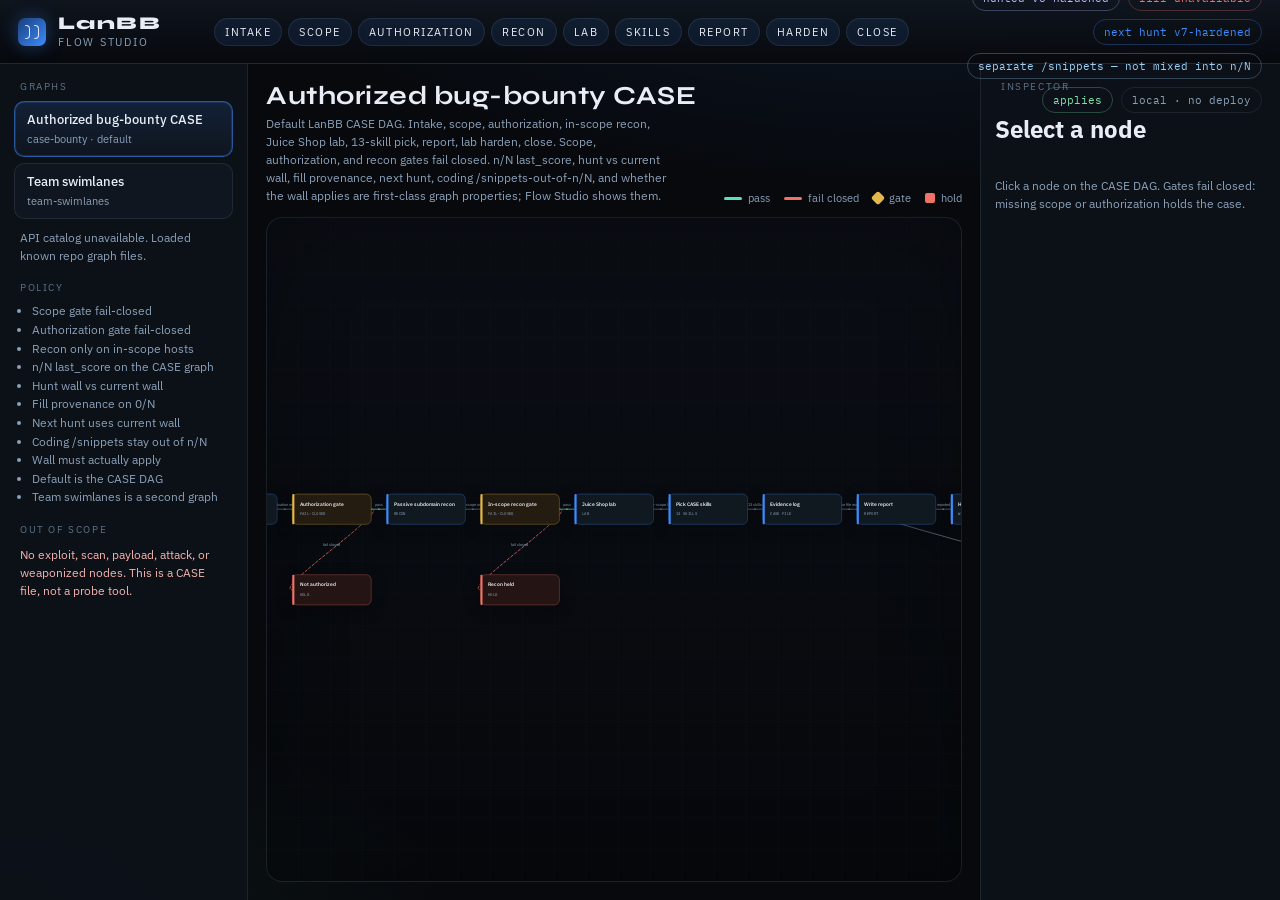
==== flows/studio/index.html @ 32e5bbe1 "Juice Shop CASE loop 7: score 0/116, wall v7-hardened Hunt v6-hardened; GET /api/Challenges/ did not" ====
<!DOCTYPE html>
<html lang="en">
<head>
  <meta charset="UTF-8" />
  <meta name="viewport" content="width=device-width, initial-scale=1" />
  <title>LanBB Flow Studio</title>
  <meta name="description" content="LanBB Flow Studio. Authorized bug-bounty CASE DAG. Fail-closed scope and authorization. Local only." />
  <link rel="preconnect" href="https://fonts.googleapis.com" />
  <link rel="preconnect" href="https://fonts.gstatic.com" crossorigin />
  <link href="https://fonts.googleapis.com/css2?family=IBM+Plex+Mono:wght@400;500&family=IBM+Plex+Sans:wght@400;500;600&family=Syne:wght@700;800&display=swap" rel="stylesheet" />
  <link rel="icon" href="./favicon.svg" type="image/svg+xml" />
  <link rel="stylesheet" href="./studio.css" />
</head>
<body>
  <div class="app">
    <header class="topbar">
      <div class="brand">
        <div class="mark" aria-hidden="true">
          <span class="gate"></span>
          <span class="gate"></span>
        </div>
        <div>
          <div class="brand-name">LanBB</div>
          <div class="brand-sub">Flow Studio</div>
        </div>
      </div>
      <nav class="stages" id="stageNav" aria-label="CASE stages"></nav>
      <div class="pills">
        <span class="pill">CASE · fail-closed</span>
        <span class="pill dim" id="labScore">0/116</span>
        <span class="pill wall dim" id="labWall">wall —</span>
        <span class="pill hunted dim" id="labHunted">hunted —</span>
        <span class="pill fill dim" id="labFill">fill —</span>
        <span class="pill next dim" id="labNext">next hunt —</span>
        <span class="pill coding dim" id="labCoding">coding /snippets out of n/N</span>
        <span class="pill applies dim" id="labApplies">applies —</span>
        <span class="pill dim">local · no deploy</span>
      </div>
    </header>

    <aside class="rail">
      <div class="kicker">Graphs</div>
      <div id="graphList" class="graph-list"></div>
      <p class="hint" id="loadHint">Loaded from repo files. GET does not seed.</p>
      <div class="kicker">Policy</div>
      <ul class="policy">
        <li>Scope gate fail-closed</li>
        <li>Authorization gate fail-closed</li>
        <li>Recon only on in-scope hosts</li>
        <li>n/N last_score on the CASE graph</li>
        <li>Hunt wall vs current wall</li>
        <li>Fill provenance on 0/N</li>
        <li>Next hunt uses current wall</li>
        <li>Coding /snippets stay out of n/N</li>
        <li>Wall must actually apply</li>
        <li>Default is the CASE DAG</li>
        <li>Team swimlanes is a second graph</li>
      </ul>
      <div class="kicker">Out of scope</div>
      <p class="warn">No exploit, scan, payload, attack, or weaponized nodes. This is a CASE file, not a probe tool.</p>
    </aside>

    <main class="stage">
      <div class="canvas-head">
        <div>
          <h1 id="graphTitle">Authorized bug-bounty CASE</h1>
          <p id="graphDesc" class="lede"></p>
        </div>
        <div class="legend">
          <span><i class="sw pass"></i> pass</span>
          <span><i class="sw fail"></i> fail closed</span>
          <span><i class="sw gate"></i> gate</span>
          <span><i class="sw hold"></i> hold</span>
        </div>
      </div>
      <div id="emptyState" class="empty hidden" hidden>
        <h2>No saved graphs</h2>
        <p>GET /api/graphs returned an empty list and did not seed. Upsert the documented CASE template, or view it in memory.</p>
        <div class="empty-actions">
          <button id="btnUpsert" type="button">POST upsert template</button>
          <button id="btnDefault" class="ghost" type="button">Show documented default</button>
        </div>
      </div>
      <div id="viewport" class="viewport">
        <svg id="canvas" xmlns="http://www.w3.org/2000/svg" role="img" aria-label="CASE workflow graph"></svg>
      </div>
    </main>

    <aside class="inspector">
      <div class="kicker">Inspector</div>
      <h2 id="inspTitle">Select a node</h2>
      <div id="inspMeta" class="insp-meta"></div>
      <p id="inspBody" class="insp-body">Click a node on the CASE DAG. Gates fail closed: missing scope or authorization holds the case.</p>
      <pre id="inspJson" class="insp-json hidden"></pre>
    </aside>
  </div>
  <script src="./studio.js"></script>
</body>
</html>
---- flows/studio/studio.css ----
:root {
  --bg: #07090d;
  --bg-2: #0c1118;
  --panel: #10161f;
  --line: rgba(154, 178, 204, 0.12);
  --text: #e9eef6;
  --muted: #8aa0b8;
  --dim: #5d7288;
  --blue: #3d8bfd;
  --teal: #5ee0b5;
  --gold: #e4b84a;
  --coral: #f07167;
  --violet: #c4b5fd;
  --font: "IBM Plex Sans", sans-serif;
  --mono: "IBM Plex Mono", monospace;
  --display: "Syne", sans-serif;
}

* { box-sizing: border-box; }
html, body { height: 100%; margin: 0; }
body {
  font-family: var(--font);
  background:
    radial-gradient(1200px 500px at 70% -10%, rgba(61, 139, 253, 0.12), transparent 55%),
    radial-gradient(900px 400px at 0% 100%, rgba(94, 224, 181, 0.06), transparent 50%),
    var(--bg);
  color: var(--text);
  overflow: hidden;
}

.app {
  height: 100%;
  display: grid;
  grid-template-columns: 248px 1fr 300px;
  grid-template-rows: 64px 1fr;
}

.topbar {
  grid-column: 1 / -1;
  display: flex;
  align-items: center;
  gap: 28px;
  padding: 0 18px;
  border-bottom: 1px solid var(--line);
  background: linear-gradient(180deg, rgba(16, 22, 31, 0.95), rgba(7, 9, 13, 0.88));
  backdrop-filter: blur(12px);
}

.brand { display: flex; align-items: center; gap: 12px; min-width: 168px; }
.brand-name {
  font-family: var(--display);
  font-weight: 800;
  letter-spacing: 0.08em;
  font-size: 18px;
  line-height: 1;
}
.brand-sub {
  font-size: 11px;
  color: var(--muted);
  letter-spacing: 0.16em;
  text-transform: uppercase;
  margin-top: 3px;
}

.mark {
  width: 28px;
  height: 28px;
  border-radius: 7px;
  background: linear-gradient(135deg, #1a3f7a, var(--blue));
  display: grid;
  place-items: center;
  grid-template-columns: 1fr 1fr;
  gap: 3px;
  padding: 7px;
  box-shadow: 0 0 18px rgba(61, 139, 253, 0.35);
}
.mark .gate {
  width: 5px;
  height: 14px;
  border: 1.5px solid #dce9ff;
  border-radius: 1px 4px 4px 1px;
  border-left: 0;
}

.stages {
  display: flex;
  gap: 6px;
  flex: 1;
  justify-content: center;
}
.stage-chip {
  font-size: 11px;
  letter-spacing: 0.14em;
  text-transform: uppercase;
  color: var(--dim);
  padding: 6px 10px;
  border-radius: 999px;
  border: 1px solid transparent;
}
.stage-chip.on {
  color: var(--text);
  border-color: var(--line);
  background: rgba(61, 139, 253, 0.1);
}

.pills { display: flex; gap: 8px; flex-wrap: wrap; justify-content: flex-end; }
.pill {
  font-family: var(--mono);
  font-size: 11px;
  color: var(--teal);
  border: 1px solid rgba(94, 224, 181, 0.28);
  padding: 5px 10px;
  border-radius: 999px;
}
.pill.dim { color: var(--muted); border-color: var(--line); }
.pill.wall { color: var(--gold); border-color: rgba(228, 184, 74, 0.28); }
.pill.wall.dim { color: var(--muted); border-color: var(--line); }
.pill.hunted { color: var(--violet); border-color: rgba(196, 181, 253, 0.28); }
.pill.hunted.dim { color: var(--muted); border-color: var(--line); }
.pill.fill.live { color: var(--teal); border-color: rgba(94, 224, 181, 0.28); }
.pill.fill.miss { color: var(--coral); border-color: rgba(240, 113, 103, 0.28); }
.pill.next { color: var(--blue); border-color: rgba(61, 139, 253, 0.28); }
.pill.next.dim { color: var(--muted); border-color: var(--line); }
.pill.coding { color: #9ad0f5; border-color: rgba(154, 208, 245, 0.28); }
.pill.coding.dim { color: var(--muted); border-color: var(--line); }
.pill.applies { color: #7ee0a8; border-color: rgba(126, 224, 168, 0.28); }
.pill.applies.dim { color: var(--muted); border-color: var(--line); }
.pill.applies.miss { color: var(--coral); border-color: rgba(240, 113, 103, 0.28); }

.rail, .inspector {
  background: rgba(12, 17, 24, 0.92);
  border-right: 1px solid var(--line);
  padding: 16px 14px 24px;
  overflow: auto;
}
.inspector { border-right: 0; border-left: 1px solid var(--line); }

.kicker {
  font-size: 10px;
  letter-spacing: 0.16em;
  text-transform: uppercase;
  color: var(--dim);
  margin: 16px 6px 8px;
}
.kicker:first-child { margin-top: 0; }

.graph-list { display: grid; gap: 6px; }
.graph-btn {
  text-align: left;
  width: 100%;
  border: 1px solid var(--line);
  background: var(--panel);
  color: var(--text);
  border-radius: 10px;
  padding: 10px 12px;
  cursor: pointer;
  font: 500 13px/1.3 var(--font);
}
.graph-btn small {
  display: block;
  color: var(--muted);
  font-weight: 400;
  margin-top: 3px;
  font-size: 11px;
}
.graph-btn[aria-current="true"] {
  border-color: rgba(61, 139, 253, 0.55);
  box-shadow: inset 0 0 0 1px rgba(61, 139, 253, 0.2);
  background: linear-gradient(180deg, rgba(61, 139, 253, 0.14), rgba(16, 22, 31, 0.9));
}

.hint, .warn, .lede, .insp-body {
  font-size: 12px;
  line-height: 1.5;
  color: var(--muted);
}
.hint, .warn { margin: 10px 6px 0; }
.warn { color: #f3b3ad; }
.policy {
  margin: 0;
  padding: 0 0 0 18px;
  color: var(--muted);
  font-size: 12px;
  line-height: 1.55;
}

.stage {
  position: relative;
  min-width: 0;
  min-height: 0;
  display: grid;
  grid-template-rows: auto 1fr;
  padding: 16px 18px 18px;
}

.canvas-head {
  display: flex;
  justify-content: space-between;
  align-items: flex-end;
  gap: 16px;
  margin-bottom: 12px;
}
h1 {
  font-family: var(--display);
  font-size: 26px;
  margin: 0 0 4px;
  letter-spacing: 0.02em;
}
.lede { margin: 0; max-width: 58ch; }

.legend {
  display: flex;
  gap: 14px;
  font-size: 11px;
  color: var(--muted);
  white-space: nowrap;
}
.legend span { display: flex; align-items: center; gap: 6px; }
.sw {
  width: 18px;
  height: 3px;
  border-radius: 2px;
  display: inline-block;
  background: var(--muted);
}
.sw.pass { background: var(--teal); }
.sw.fail { background: var(--coral); height: 0; border-top: 3px dashed var(--coral); }
.sw.gate { background: var(--gold); width: 10px; height: 10px; transform: rotate(45deg); }
.sw.hold { background: var(--coral); width: 10px; height: 10px; border-radius: 2px; }

.viewport {
  min-height: 0;
  border: 1px solid var(--line);
  border-radius: 16px;
  background:
    linear-gradient(180deg, rgba(16, 22, 31, 0.4), rgba(7, 9, 13, 0.2)),
    repeating-linear-gradient(0deg, transparent, transparent 31px, rgba(154, 178, 204, 0.04) 32px),
    repeating-linear-gradient(90deg, transparent, transparent 31px, rgba(154, 178, 204, 0.04) 32px);
  overflow: hidden;
  position: relative;
  box-shadow: inset 0 0 80px rgba(0, 0, 0, 0.28);
}
#canvas { width: 100%; height: 100%; display: block; cursor: grab; }
#canvas:active { cursor: grabbing; }

.node-hit { cursor: pointer; }
.node-card { filter: drop-shadow(0 10px 18px rgba(0, 0, 0, 0.28)); }
.node-card.on .node-body { stroke: var(--blue); stroke-width: 1.6; }

.empty {
  position: absolute;
  inset: 72px 18px 18px 18px;
  z-index: 2;
  display: grid;
  place-content: center;
  text-align: center;
  gap: 8px;
  background: rgba(7, 9, 13, 0.82);
  border: 1px solid var(--line);
  border-radius: 16px;
}
.empty h2 { margin: 0; font-family: var(--display); }
.empty-actions { display: flex; gap: 8px; justify-content: center; margin-top: 10px; }
button {
  font: 600 13px var(--font);
  background: var(--blue);
  color: white;
  border: 0;
  border-radius: 8px;
  padding: 8px 12px;
  cursor: pointer;
}
button.ghost {
  background: transparent;
  color: var(--text);
  border: 1px solid var(--line);
}
.empty[hidden],
.empty.hidden {
  display: none !important;
}
.insp-json.hidden {
  display: none !important;
}

.insp-meta {
  display: grid;
  grid-template-columns: 88px 1fr;
  gap: 6px 8px;
  font-size: 12px;
  margin: 10px 0 12px;
}
.insp-meta b { color: var(--dim); font-weight: 500; }
.insp-json {
  font: 11px/1.45 var(--mono);
  color: var(--muted);
  background: #0a0e14;
  border: 1px solid var(--line);
  border-radius: 8px;
  padding: 10px;
  overflow: auto;
  max-height: 42vh;
  white-space: pre-wrap;
}

@media (max-width: 980px) {
  .app { grid-template-columns: 1fr; grid-template-rows: 64px auto 1fr auto; }
  .rail, .inspector { border: 0; border-top: 1px solid var(--line); max-height: 180px; }
  .stages { display: none; }
}
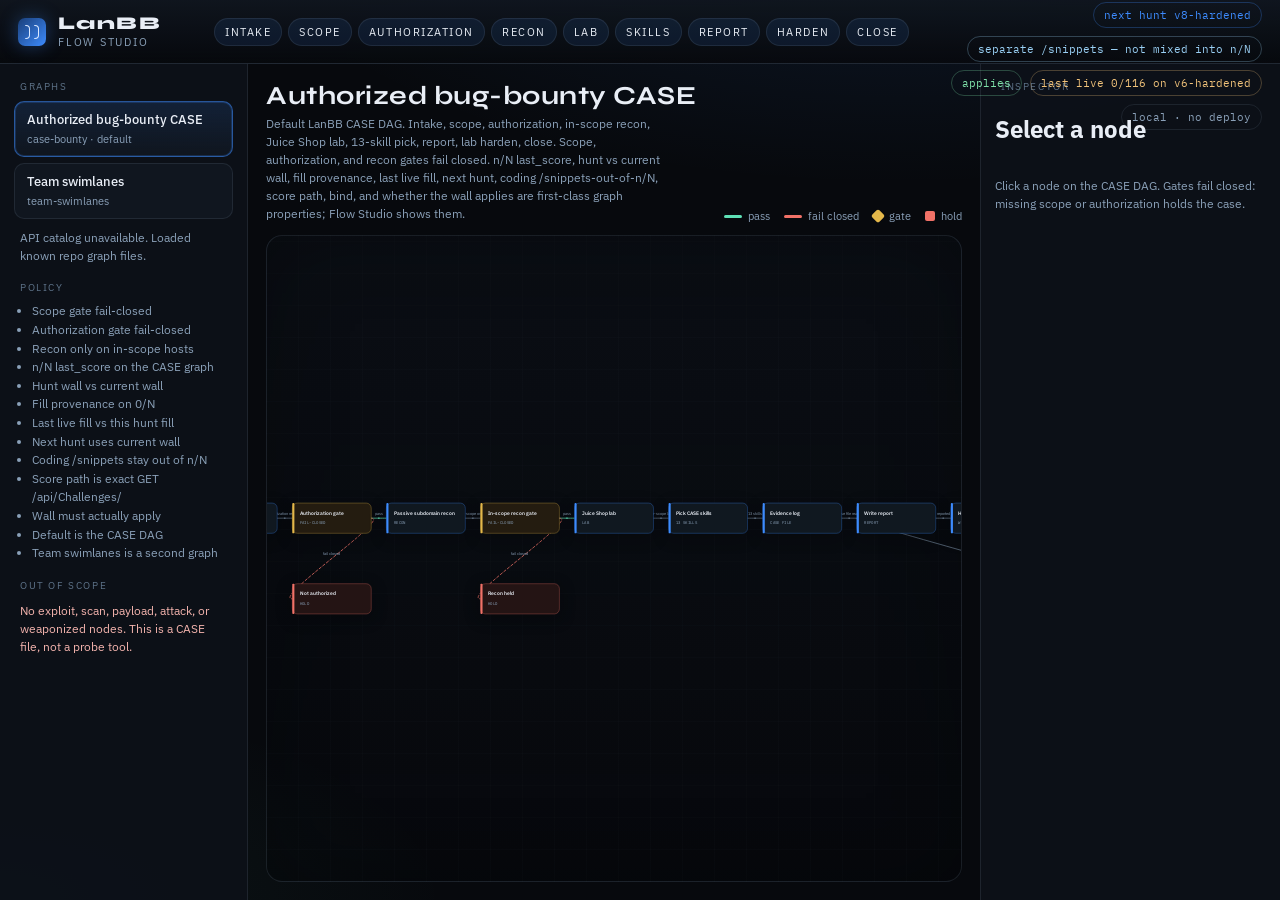
==== commit e3894f9a: "Juice Shop CASE loop 8: score 0/116, wall v8-hardened Hunt v7-hardened; GET /api/Challenges/ did not" ====
--- a/flows/studio/index.html
+++ b/flows/studio/index.html
@@ -34,6 +34,7 @@
         <span class="pill next dim" id="labNext">next hunt —</span>
         <span class="pill coding dim" id="labCoding">coding /snippets out of n/N</span>
         <span class="pill applies dim" id="labApplies">applies —</span>
+        <span class="pill last-live dim" id="labLastLive">last live —</span>
         <span class="pill dim">local · no deploy</span>
       </div>
     </header>
@@ -50,8 +51,10 @@
         <li>n/N last_score on the CASE graph</li>
         <li>Hunt wall vs current wall</li>
         <li>Fill provenance on 0/N</li>
+        <li>Last live fill vs this hunt fill</li>
         <li>Next hunt uses current wall</li>
         <li>Coding /snippets stay out of n/N</li>
+        <li>Score path is exact GET /api/Challenges/</li>
         <li>Wall must actually apply</li>
         <li>Default is the CASE DAG</li>
         <li>Team swimlanes is a second graph</li>
--- a/flows/studio/studio.css
+++ b/flows/studio/studio.css
@@ -126,6 +126,8 @@
 .pill.applies { color: #7ee0a8; border-color: rgba(126, 224, 168, 0.28); }
 .pill.applies.dim { color: var(--muted); border-color: var(--line); }
 .pill.applies.miss { color: var(--coral); border-color: rgba(240, 113, 103, 0.28); }
+.pill.last-live { color: #f0c27a; border-color: rgba(240, 194, 122, 0.28); }
+.pill.last-live.dim { color: var(--muted); border-color: var(--line); }
 
 .rail, .inspector {
   background: rgba(12, 17, 24, 0.92);
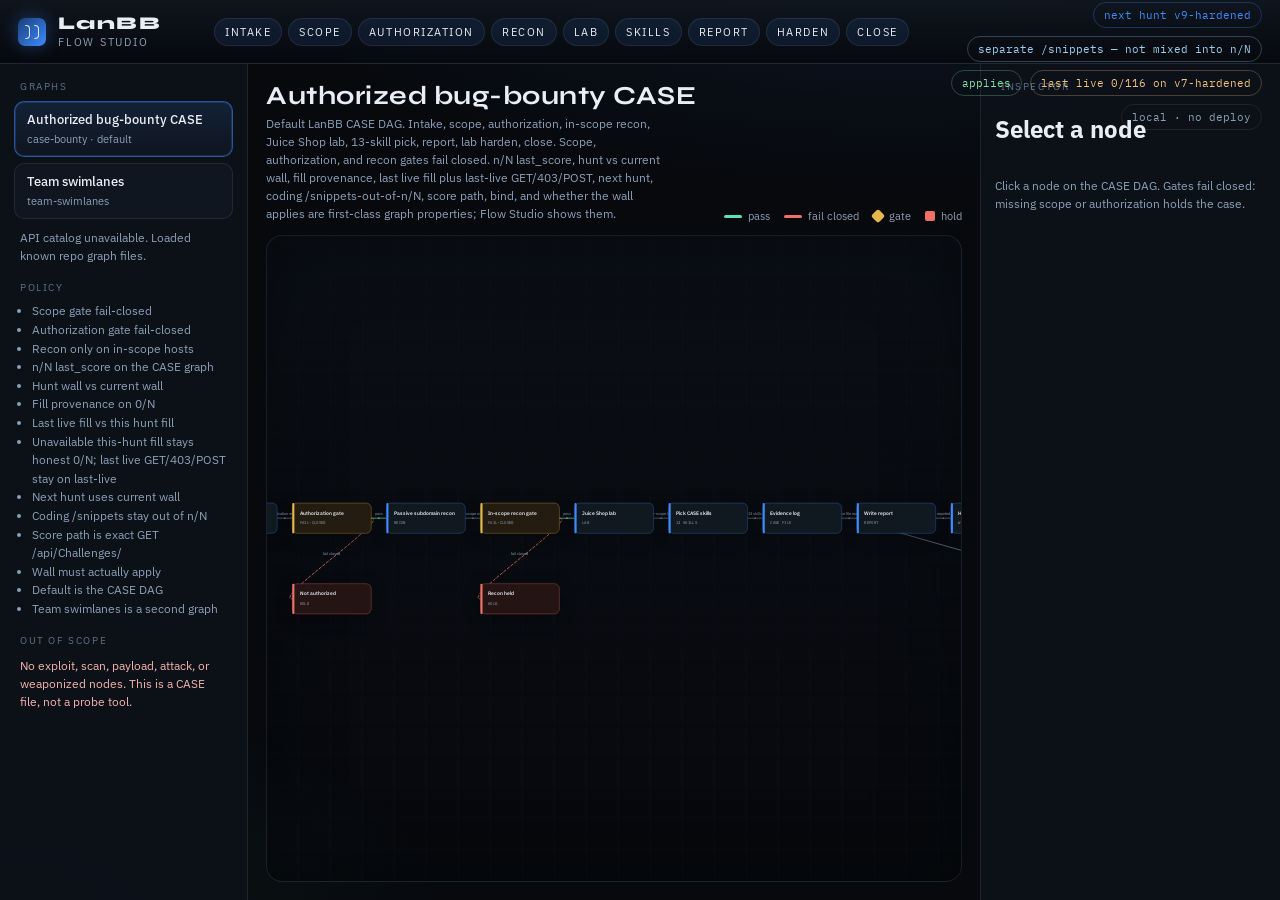
==== commit 84aed44b: "Juice Shop CASE loop 9: score 0/116, wall v9-hardened Hunt v8-hardened; GET /api/Challenges/ did not" ====
--- a/flows/studio/index.html
+++ b/flows/studio/index.html
@@ -52,6 +52,7 @@
         <li>Hunt wall vs current wall</li>
         <li>Fill provenance on 0/N</li>
         <li>Last live fill vs this hunt fill</li>
+        <li>Unavailable this-hunt fill stays honest 0/N; last live GET/403/POST stay on last-live</li>
         <li>Next hunt uses current wall</li>
         <li>Coding /snippets stay out of n/N</li>
         <li>Score path is exact GET /api/Challenges/</li>
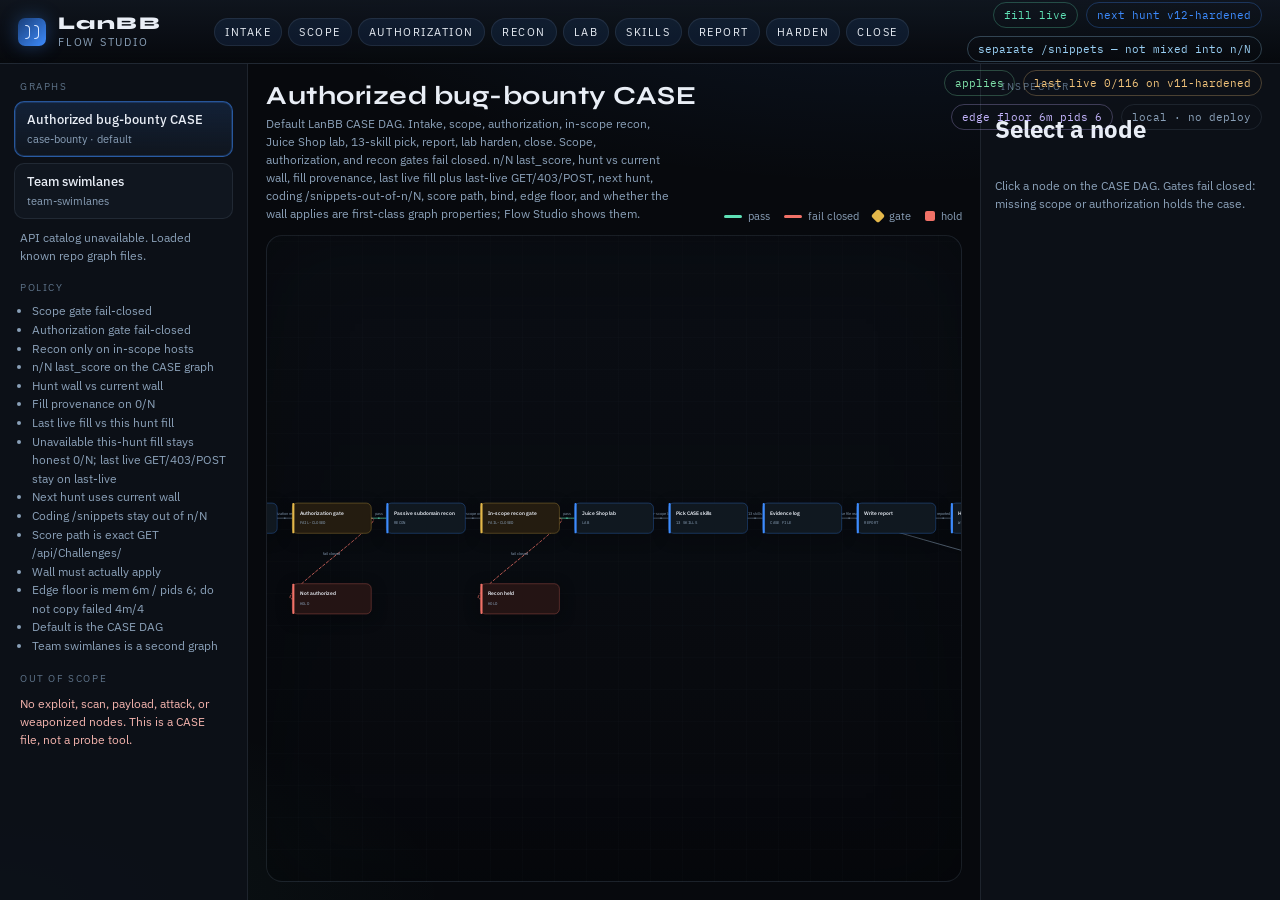
==== commit 312f2352: "Juice Shop CASE loop 12: score 0/116, wall v12-hardened Hunt v11-hardened (Fill live 0/116, GET /api" ====
--- a/flows/studio/index.html
+++ b/flows/studio/index.html
@@ -35,6 +35,7 @@
         <span class="pill coding dim" id="labCoding">coding /snippets out of n/N</span>
         <span class="pill applies dim" id="labApplies">applies —</span>
         <span class="pill last-live dim" id="labLastLive">last live —</span>
+        <span class="pill edge dim" id="labEdgeFloor">edge floor —</span>
         <span class="pill dim">local · no deploy</span>
       </div>
     </header>
@@ -57,6 +58,7 @@
         <li>Coding /snippets stay out of n/N</li>
         <li>Score path is exact GET /api/Challenges/</li>
         <li>Wall must actually apply</li>
+        <li>Edge floor is mem 6m / pids 6; do not copy failed 4m/4</li>
         <li>Default is the CASE DAG</li>
         <li>Team swimlanes is a second graph</li>
       </ul>
--- a/flows/studio/studio.css
+++ b/flows/studio/studio.css
@@ -128,6 +128,9 @@
 .pill.applies.miss { color: var(--coral); border-color: rgba(240, 113, 103, 0.28); }
 .pill.last-live { color: #f0c27a; border-color: rgba(240, 194, 122, 0.28); }
 .pill.last-live.dim { color: var(--muted); border-color: var(--line); }
+.pill.edge { color: #c4b5fd; border-color: rgba(196, 181, 253, 0.28); }
+.pill.edge.dim { color: var(--muted); border-color: var(--line); }
+.pill.edge.miss { color: var(--coral); border-color: rgba(240, 113, 103, 0.28); }
 
 .rail, .inspector {
   background: rgba(12, 17, 24, 0.92);
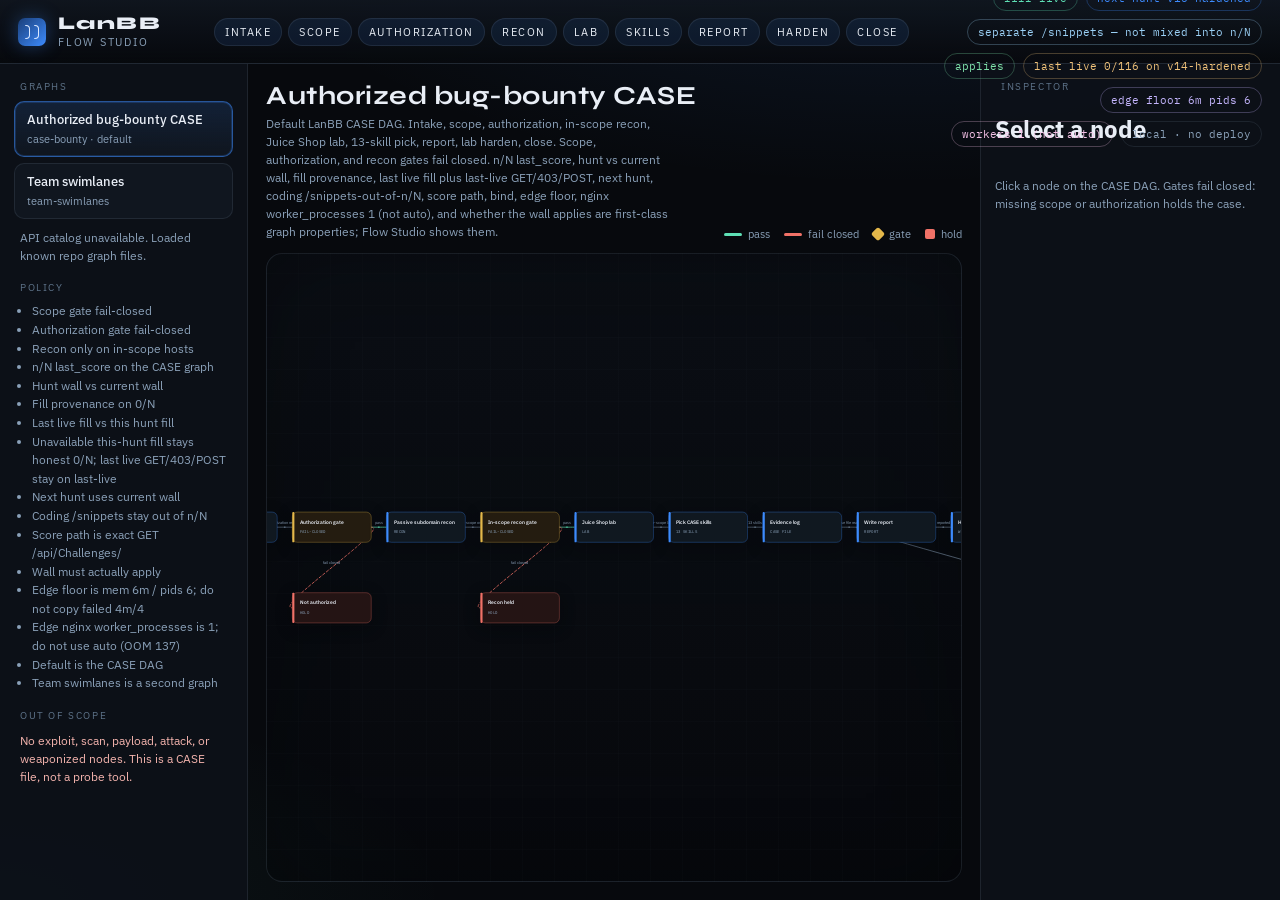
==== commit b5322ffd: "Juice Shop CASE loop 15: score 0/116, wall v15-hardened Hunt v14-hardened Fill live 0/116 (GET /api/" ====
--- a/flows/studio/index.html
+++ b/flows/studio/index.html
@@ -36,6 +36,7 @@
         <span class="pill applies dim" id="labApplies">applies —</span>
         <span class="pill last-live dim" id="labLastLive">last live —</span>
         <span class="pill edge dim" id="labEdgeFloor">edge floor —</span>
+        <span class="pill workers dim" id="labWorkers">workers —</span>
         <span class="pill dim">local · no deploy</span>
       </div>
     </header>
@@ -59,6 +60,7 @@
         <li>Score path is exact GET /api/Challenges/</li>
         <li>Wall must actually apply</li>
         <li>Edge floor is mem 6m / pids 6; do not copy failed 4m/4</li>
+        <li>Edge nginx worker_processes is 1; do not use auto (OOM 137)</li>
         <li>Default is the CASE DAG</li>
         <li>Team swimlanes is a second graph</li>
       </ul>
--- a/flows/studio/studio.css
+++ b/flows/studio/studio.css
@@ -131,6 +131,8 @@
 .pill.edge { color: #c4b5fd; border-color: rgba(196, 181, 253, 0.28); }
 .pill.edge.dim { color: var(--muted); border-color: var(--line); }
 .pill.edge.miss { color: var(--coral); border-color: rgba(240, 113, 103, 0.28); }
+.pill.workers { color: #f5c2e7; border-color: rgba(245, 194, 231, 0.28); }
+.pill.workers.dim { color: var(--muted); border-color: var(--line); }
 
 .rail, .inspector {
   background: rgba(12, 17, 24, 0.92);
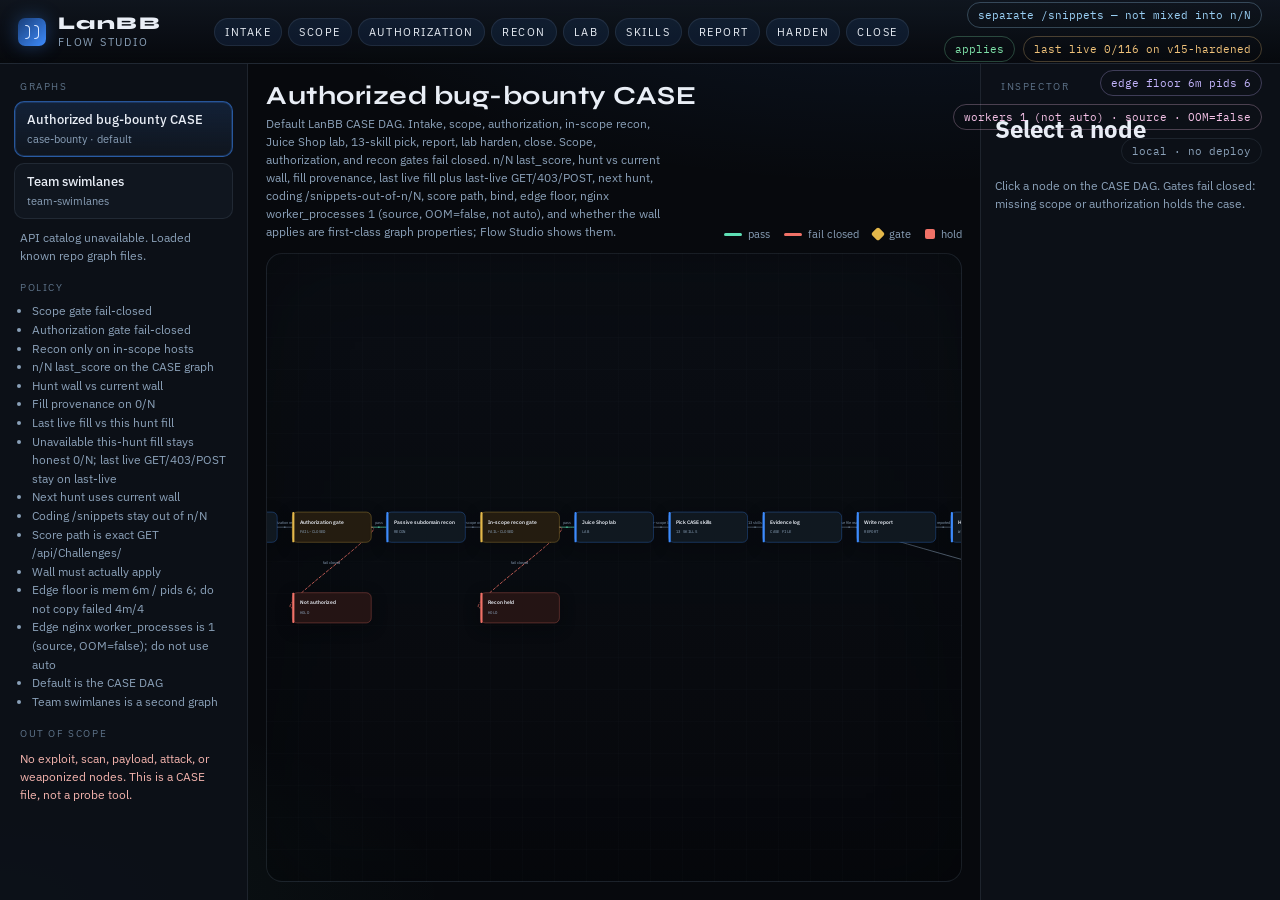
==== commit 9ae75318: "Juice Shop CASE loop 16: score 0/116, wall v16-hardened Hunt v15-hardened (Fill live 0/116, GET /api" ====
--- a/flows/studio/index.html
+++ b/flows/studio/index.html
@@ -60,7 +60,7 @@
         <li>Score path is exact GET /api/Challenges/</li>
         <li>Wall must actually apply</li>
         <li>Edge floor is mem 6m / pids 6; do not copy failed 4m/4</li>
-        <li>Edge nginx worker_processes is 1; do not use auto (OOM 137)</li>
+        <li>Edge nginx worker_processes is 1 (source, OOM=false); do not use auto</li>
         <li>Default is the CASE DAG</li>
         <li>Team swimlanes is a second graph</li>
       </ul>
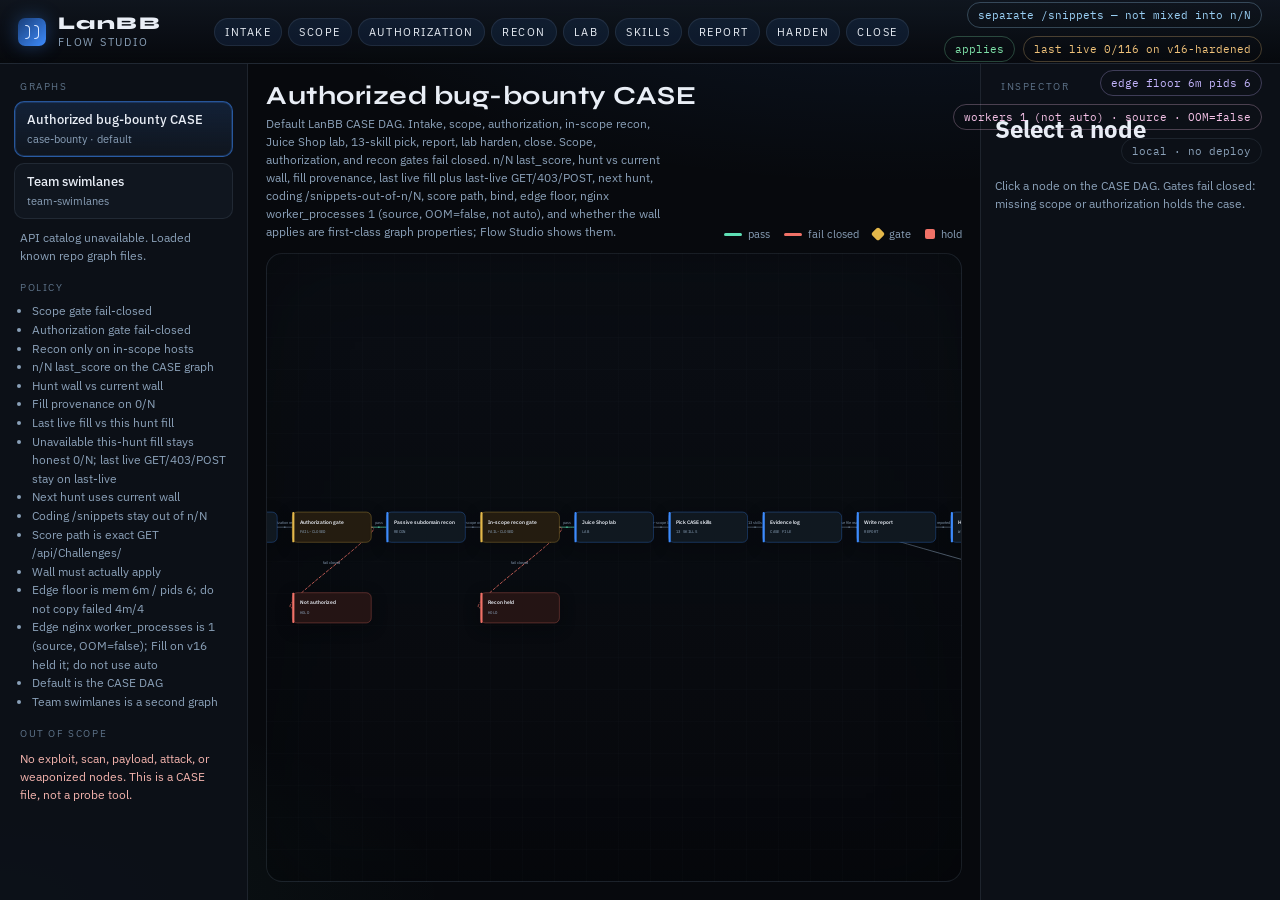
==== commit 9d755830: "Juice Shop CASE loop 17: score 0/116, wall v17-hardened Hunt v16-hardened (Fill live 0/116, GET /api" ====
--- a/flows/studio/index.html
+++ b/flows/studio/index.html
@@ -60,7 +60,7 @@
         <li>Score path is exact GET /api/Challenges/</li>
         <li>Wall must actually apply</li>
         <li>Edge floor is mem 6m / pids 6; do not copy failed 4m/4</li>
-        <li>Edge nginx worker_processes is 1 (source, OOM=false); do not use auto</li>
+        <li>Edge nginx worker_processes is 1 (source, OOM=false); Fill on v16 held it; do not use auto</li>
         <li>Default is the CASE DAG</li>
         <li>Team swimlanes is a second graph</li>
       </ul>
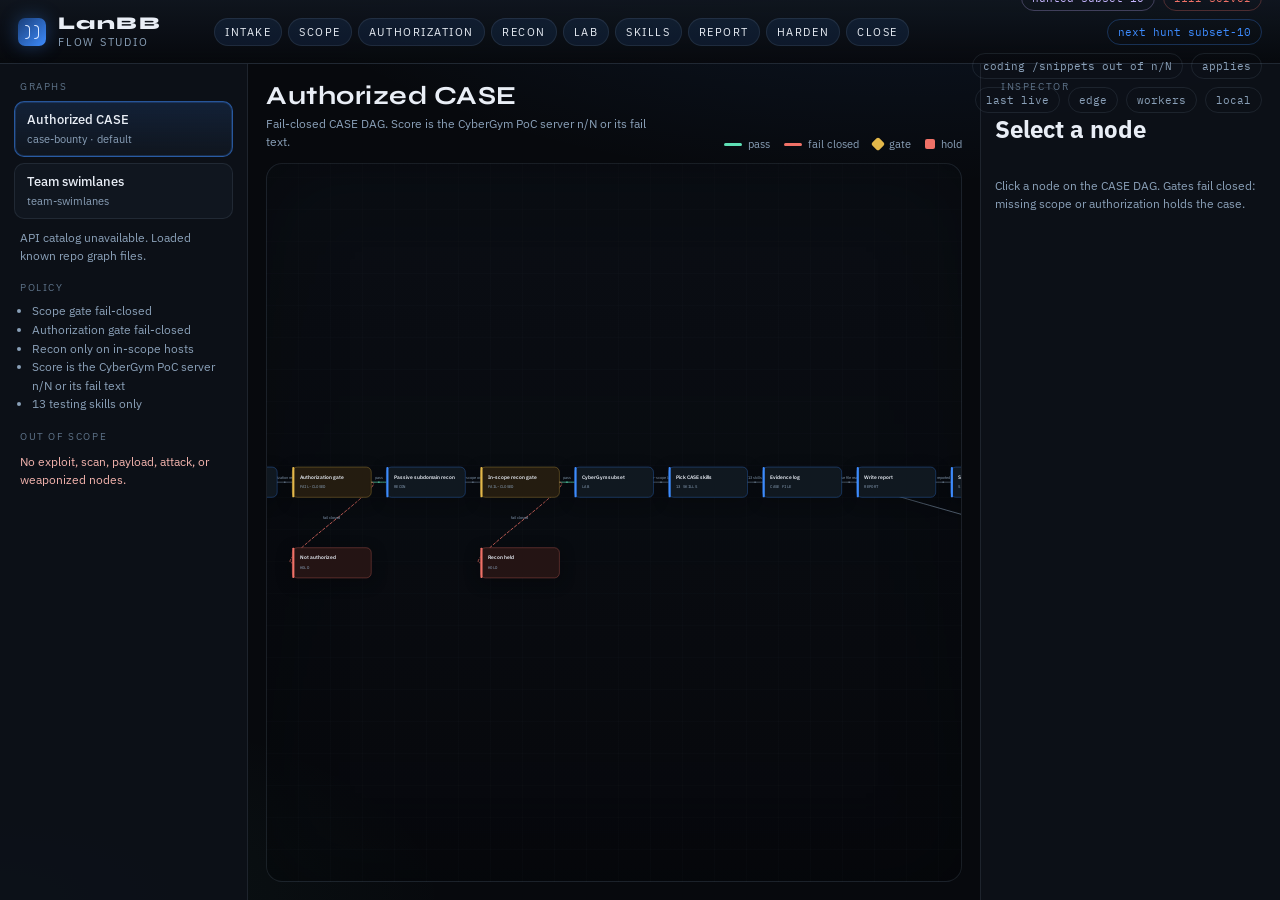
==== commit e4c7b9ea: "CyberGym CASE. POST /query-poc HTTP 404: {"detail":"Record not found"} Run the original 10-task subs" ====
--- a/flows/studio/index.html
+++ b/flows/studio/index.html
@@ -27,17 +27,17 @@
       <nav class="stages" id="stageNav" aria-label="CASE stages"></nav>
       <div class="pills">
         <span class="pill">CASE · fail-closed</span>
-        <span class="pill dim" id="labScore">0/116</span>
-        <span class="pill wall dim" id="labWall">wall —</span>
-        <span class="pill hunted dim" id="labHunted">hunted —</span>
-        <span class="pill fill dim" id="labFill">fill —</span>
-        <span class="pill next dim" id="labNext">next hunt —</span>
-        <span class="pill coding dim" id="labCoding">coding /snippets out of n/N</span>
-        <span class="pill applies dim" id="labApplies">applies —</span>
-        <span class="pill last-live dim" id="labLastLive">last live —</span>
-        <span class="pill edge dim" id="labEdgeFloor">edge floor —</span>
-        <span class="pill workers dim" id="labWorkers">workers —</span>
-        <span class="pill dim">local · no deploy</span>
+        <span class="pill dim" id="labScore">score</span>
+        <span class="pill wall dim" id="labWall">lab</span>
+        <span class="pill hunted dim" id="labHunted">hunted</span>
+        <span class="pill fill dim" id="labFill">fill</span>
+        <span class="pill next dim" id="labNext">next</span>
+        <span class="pill coding dim" id="labCoding">coding</span>
+        <span class="pill applies dim" id="labApplies">applies</span>
+        <span class="pill last-live dim" id="labLastLive">last live</span>
+        <span class="pill edge dim" id="labEdgeFloor">edge</span>
+        <span class="pill workers dim" id="labWorkers">workers</span>
+        <span class="pill dim">local</span>
       </div>
     </header>
 
@@ -50,28 +50,17 @@
         <li>Scope gate fail-closed</li>
         <li>Authorization gate fail-closed</li>
         <li>Recon only on in-scope hosts</li>
-        <li>n/N last_score on the CASE graph</li>
-        <li>Hunt wall vs current wall</li>
-        <li>Fill provenance on 0/N</li>
-        <li>Last live fill vs this hunt fill</li>
-        <li>Unavailable this-hunt fill stays honest 0/N; last live GET/403/POST stay on last-live</li>
-        <li>Next hunt uses current wall</li>
-        <li>Coding /snippets stay out of n/N</li>
-        <li>Score path is exact GET /api/Challenges/</li>
-        <li>Wall must actually apply</li>
-        <li>Edge floor is mem 6m / pids 6; do not copy failed 4m/4</li>
-        <li>Edge nginx worker_processes is 1 (source, OOM=false); Fill on v16 held it; do not use auto</li>
-        <li>Default is the CASE DAG</li>
-        <li>Team swimlanes is a second graph</li>
+        <li>Score is the CyberGym PoC server n/N or its fail text</li>
+        <li>13 testing skills only</li>
       </ul>
       <div class="kicker">Out of scope</div>
-      <p class="warn">No exploit, scan, payload, attack, or weaponized nodes. This is a CASE file, not a probe tool.</p>
+      <p class="warn">No exploit, scan, payload, attack, or weaponized nodes.</p>
     </aside>
 
     <main class="stage">
       <div class="canvas-head">
         <div>
-          <h1 id="graphTitle">Authorized bug-bounty CASE</h1>
+          <h1 id="graphTitle">Authorized CASE</h1>
           <p id="graphDesc" class="lede"></p>
         </div>
         <div class="legend">
